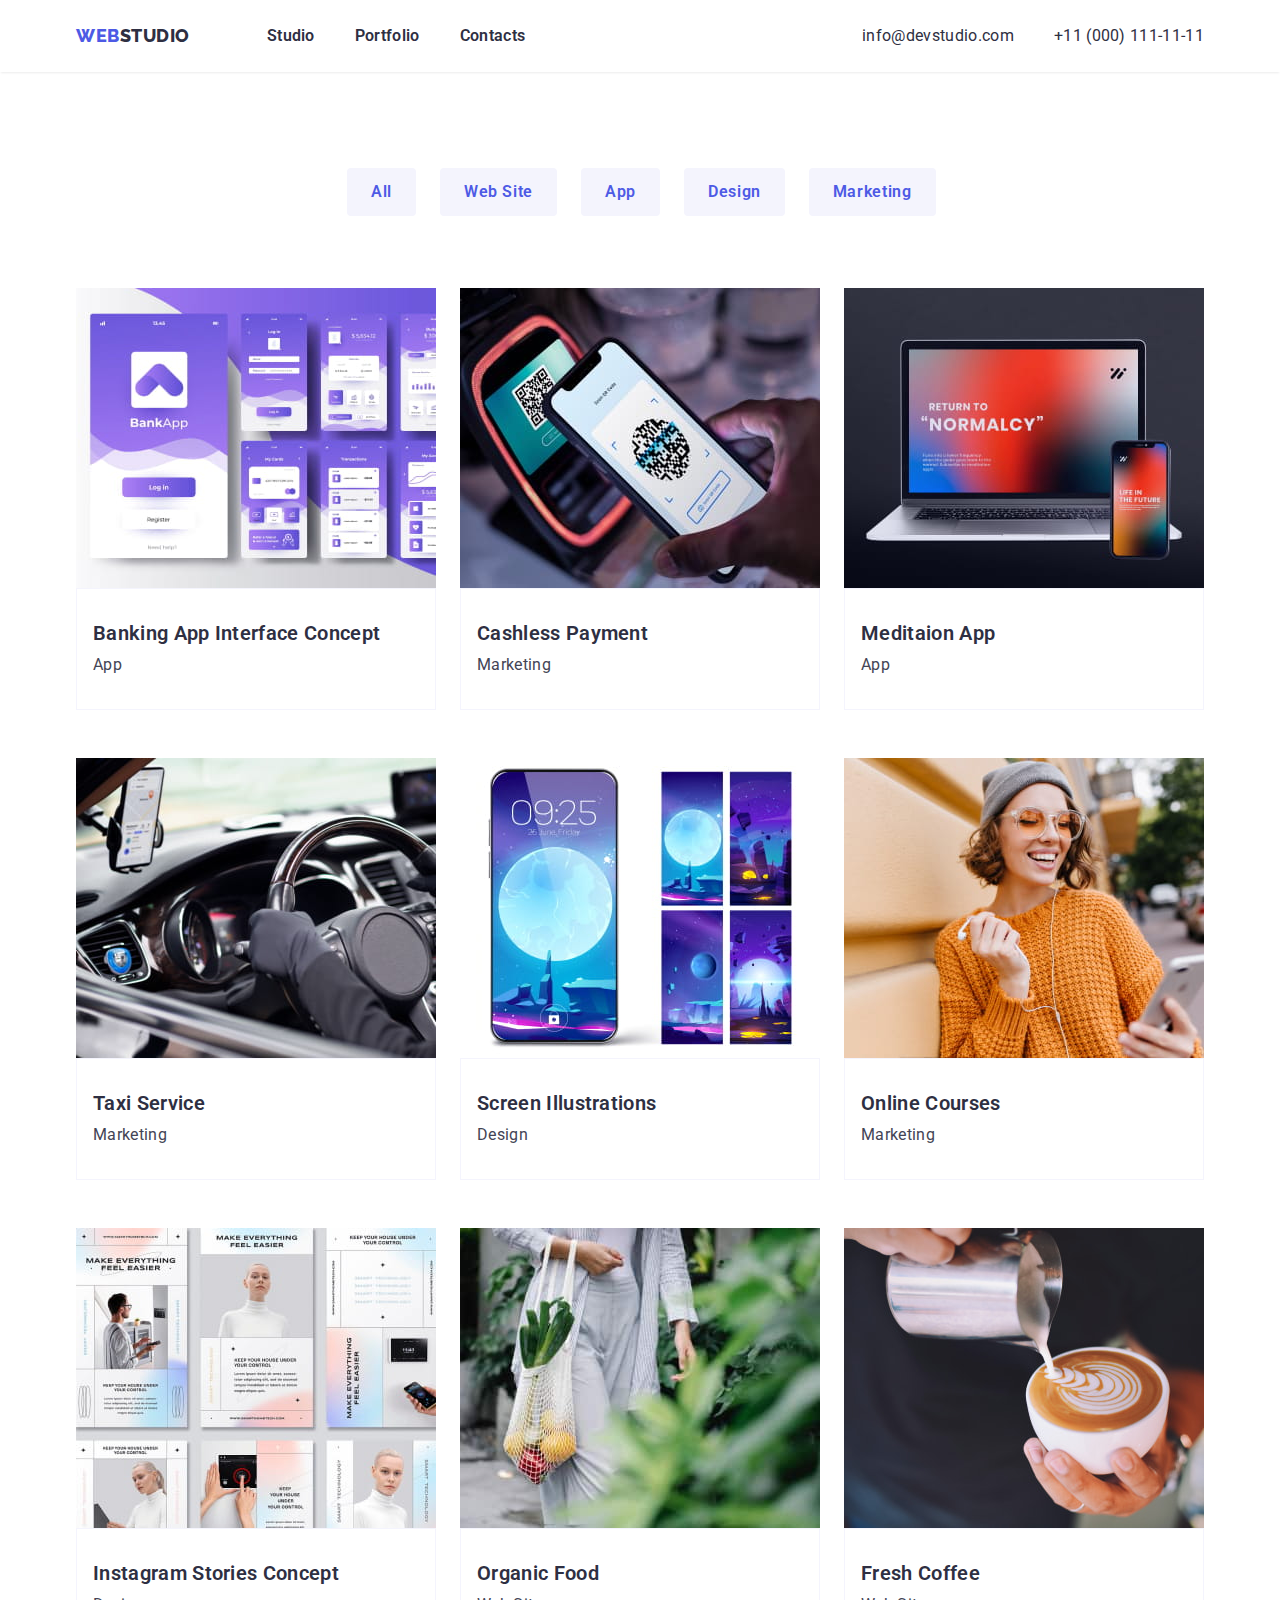
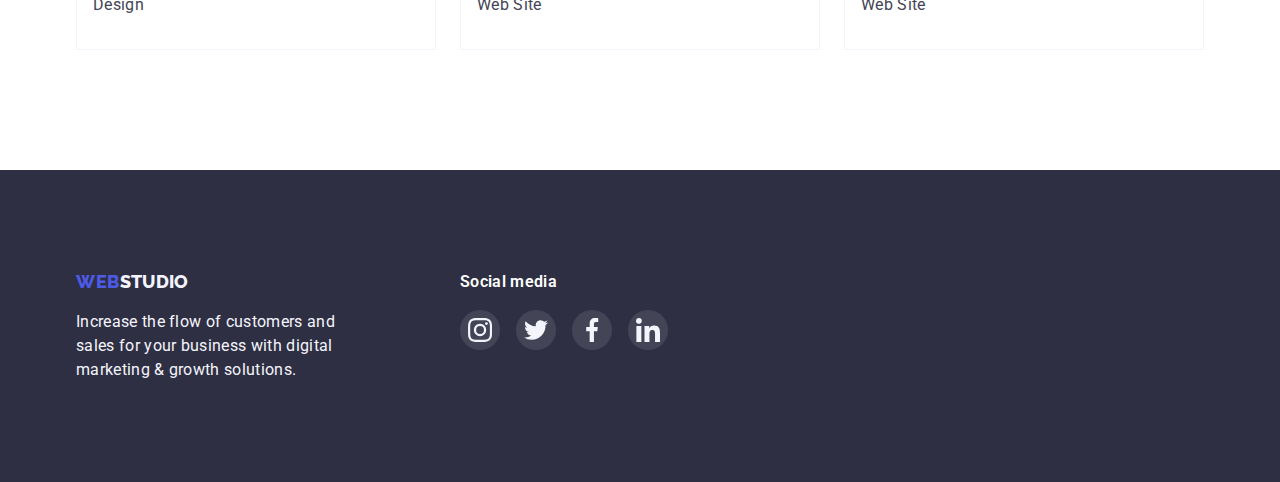
==== portfolio.html @ f85dae03 "копіювання з 4 ДЗ" ====
<!DOCTYPE html>
<html lang="en">

<head>
    <meta charset="UTF-8">
    <meta http-equiv="X-UA-Compatible" content="IE=edge">
    <meta name="viewport" content="width=device-width, initial-scale=1.0">
    <link href="https://fonts.googleapis.com/css?family=Roboto:400,500,600,700,800" rel="stylesheet">
    <link href="https://fonts.googleapis.com/css?family=Raleway:400,800" rel="stylesheet">
    <link rel="stylesheet"
        href="https://cdnjs.cloudflare.com/ajax/libs/modern-normalize/1.1.0/modern-normalize.min.css">
    <link rel="stylesheet" href="./css/styles.css">

    <title>Webstudio</title>
</head>

<body>
    <header>
        <div class="container">
            <nav class="navigation">
                <!-- logo -->
                <a class="logo" href="./index.html"><span class="web">Web</span><span class="studio">studio</span></a>
                <ul class="nav-list">
                    <li><a class="navigation-item" href="./index.html">Studio</a></li>
                    <li><a class="navigation-item" href="./portfolio.html">Portfolio</a></li>
                    <li><a class="navigation-item" href="#">Contacts</a></li>
                </ul>

                <ul class="contacts">
                    <li><a class="contacts-item1" href="mailto:info@devstudio.com">info@devstudio.com</a></li>
                    <li><a class="contacts-item2" href="tel:+110001111111">+11 (000) 111-11-11</a></li>
                </ul>
            </nav>
        </div>
    </header>

    <main>
        <!-- Фільтри -->

        <section class="hero-portfolio">
            <div class="container">
                <h1 class="main-title">Portfolio</h1>
                <ul class="filters">
                    <li class="filter-buttons first-button"><button class="button " type="button"><span
                                class="text-buttons">All</span>
                        </button></li>
                    <li class="filter-buttons"><button class="button button-web" type="button"><span
                                class="text-buttons">Web
                                Site</span></button>
                    </li>
                    <li class="filter-buttons"><button class="button" type="button"><span
                                class="text-buttons">App</span></button></li>
                    <li class="filter-buttons"><button class="button button-design" type="button"><span
                                class="text-buttons">Design</span></button>
                    </li>
                    <li class="filter-buttons last-button"><button class="button " type="button"><span
                                class="text-buttons">Marketing</span></button>
                    </li>
                </ul>

                <!-- Картки -->
                <ul class="card-list ">
                    <li class="portfolio-card">
                        <a href="#" class="card-link">
                            <img class="card-img" width="360" src="./images/portfolio/bankingApp.jpg"
                                alt="sample of website">
                            <div class="project-name-type">
                                <h2 class="project-name">Banking App Interface Concept</h2>
                                <p class="project-type">App</p>
                            </div>
                        </a>
                    </li>
                    <li class="portfolio-card ">
                        <a href="#" class="card-link">
                            <img class="card-img" width="360" src="./images/portfolio/CashlessPayment.jpg"
                                alt="sample of marketing">
                            <div class="project-name-type">
                                <h2 class="project-name">Cashless Payment</h2>
                                <p class="project-type">Marketing</p>
                            </div>
                        </a>
                    </li>
                    <li class="portfolio-card">
                        <a href="#" class="card-link">
                            <img class="card-img" width="360" src="./images/portfolio/meditationApp.jpg"
                                alt="sample of application">
                            <div class="project-name-type">
                                <h2 class="project-name">Meditaion App</h2>
                                <p class="project-type">App</p>
                            </div>
                        </a>
                    </li>
                    <li class="portfolio-card">
                        <a href="#" class="card-link">
                            <img class="card-img" width="360" src="./images/portfolio/taxiServis.jpg"
                                alt="sample of marketing">
                            <div class="project-name-type">
                                <h2 class="project-name">Taxi Service</h2>
                                <p class="project-type">Marketing</p>
                            </div>
                        </a>
                    </li>

                    <li class="portfolio-card">
                        <a href="#" class="card-link">
                            <img class="card-img" width="360" src="./images/portfolio/screenIllustration.jpg"
                                alt="sample of design">
                            <div class="project-name-type">
                                <h2 class="project-name">Screen Illustrations</h2>
                                <p class="project-type">Design</p>
                            </div>
                        </a>
                    </li>
                    <li class="portfolio-card">
                        <a href="#" class="card-link">
                            <img class="card-img" width="360" src="./images/portfolio/onlineCourses.jpg"
                                alt="sample of marketing">
                            <div class="project-name-type">
                                <h2 class="project-name">Online Courses</h2>
                                <p class="project-type">Marketing</p>
                            </div>
                        </a>
                    </li>
                    <li class="portfolio-card bottom-card">
                        <a href="#" class="card-link">
                            <img class="card-img" width="360" src="./images/portfolio/instagramStories.jpg"
                                alt="sample of design">
                            <div class="project-name-type">
                                <h2 class="project-name">Instagram Stories Concept</h2>
                                <p class="project-type">Design</p>
                            </div>
                        </a>
                    </li>
                    <li class="portfolio-card bottom-card">
                        <a href="#" class="card-link ">
                            <img class="card-img" width="360" src="./images/portfolio/organicFood.jpg"
                                alt="sampple of web site">
                            <div class="project-name-type">
                                <h2 class="project-name">Organic Food</h2>
                                <p class="project-type">Web Site</p>
                            </div>
                        </a>
                    </li>
                    <li class="portfolio-card bottom-card">
                        <a href="#" class="card-link">
                            <img class="card-img" width="360" src="./images/portfolio/freshCoffe.jpg"
                                alt="sample of web site">
                            <div class="project-name-type">
                                <h2 class="project-name">Fresh Coffee</h2>
                                <p class="project-type">Web Site</p>
                            </div>
                        </a>
                    </li>
                </ul>
            </div>
        </section>

    </main>

    <footer>
        <div class="container footer-flex">
            <div>
                <a class="logo-footer" href="#"><span class="web">Web</span><span class="studio-footer">studio</span></a>
    
                <p class="footer-info">Increase the flow of customers and sales for your business with digital marketing
                    &
                    growth solutions.
                </p>
            </div>
            <div class="social-footer">
                <p>Social media</p>
                <ul class="icons-footer">
                    <li>
                        <a href="#" class="social-link-footer">
                            <svg class="icon-footer">
                                <use href="./images/svg/icons.svg#icon-instagram"></use>
                            </svg>
                        </a>
                    </li>
                    <li>
                        <a href="#" class="social-link-footer">
                            <svg class="icon-footer">
                                <use href="./images/svg/icons.svg#icon-twitter"></use>
                            </svg>
                        </a>
                    </li>
                    <li> <a href="#" class="social-link-footer">
                            <svg class="icon-footer">
                                <use href="./images/svg/icons.svg#icon-facebook"></use>
                            </svg>
                        </a></li>
                    <li>
                        <a href="#" class="social-link-footer">
                            <svg class="icon-footer">
                                <use href="./images/svg/icons.svg#icon-linkedin"></use>
                            </svg>
                        </a>
                    </li>
                </ul>
            </div>
    
    
        </div>
    </footer>
</body>

</body>

</html>
---- css/styles.css ----
/* Обнуление */
*,
*::before,
*::after {
  padding: 0;
  margin: 0;
  border: 0;
  box-sizing: border-box;
}
a {
  text-decoration: none;
  color: var(--dark);
}
a:visited {
  color: black;
}
ul,
ol,
li {
  list-style: none;
}
img {
  vertical-align: top;
}
h1,
h2,
h3,
h4,
h5,
h6 {
  font-weight: inherit;
  font-size: inherit;
}
button {
  font-family: inherit;
}
/* ___________________________________________________________________________________________________________________________________________________ */
:root {
  --iris: #4d5ae5;
  --subtle-text: #8e8f99;
  --text: #434455;
  --light: #f4f4fd;
  --dark: #2e2f42;
  --accent: #e7e9fc;
  --success: #31d0aa;
}
body {
  font-family: "Roboto", sans-serif;
  color: var(--dark);
  letter-spacing: 0.02em;
}
.container {
  width: 1158px;
  padding-left: 15px;
  padding-right: 15px;
  margin: 0px auto;
}
.section {
  padding-bottom: 120px;
}
/* __________________________________________Header_____________________ */

header {
  box-shadow: 0 2px 2px -1px #ececec;
  padding: 24px 0px;
}
.navigation {
  display: flex;
}
.nav-list {
  display: flex;
}
.nav-list > li:not(:last-child) {
  margin-right: 40px;
}
.logo {
  color: var(--dark);
  margin-right: 77px;
}
.logo:hover {
  color: var(--text);
}
.logo:focus {
  color: var(--iris);
}
.web {
  font-family: "Raleway", sans-serif;
  font-weight: 800;
  font-size: 18px;
  line-height: 1.33;
  text-transform: uppercase;
  color: var(--iris);
  letter-spacing: 0.03em;
}
.studio {
  font-family: "Raleway", sans-serif;
  font-weight: 800;
  font-size: 18px;
  line-height: 1.33;
  text-transform: uppercase;
  letter-spacing: 0.03em;
}
.contacts {
  display: flex;
  color: var(--dark);
  cursor: pointer;

  margin-left: auto;
}
.navigation-item {
  font-weight: 600;
  font-size: 16px;
  line-height: 1.5;
}
.navigation-item:hover {
  color: var(--text);
}
.navigation-item:focus {
  color: var(--iris);
}
.contacts-item1 {
  display: inline-block;
  font-weight: 400;
  font-size: 16px;
  line-height: 1.5;

  margin-right: 40px;
}
.contacts-item1:hover {
  color: var(--text);
}
.contacts-item1:focus {
  color: var(--iris);
}
.contacts-item2 {
  display: inline-block;
  font-weight: 400;
  font-size: 16px;
  line-height: 1.5;
}
.contacts-item2:hover {
  color: var(--text);
}
.contacts-item2:focus {
  color: var(--iris);
}

/* ________________________________________Index__________________ */

.main-info {
  background-color: var(--dark);

  min-width: 1158px;
  height: 603px;

  margin-left: auto;
  margin-right: auto;
  max-width: 1600px;
  padding: 192px 15px;

  background-image: linear-gradient(
      to right,
      rgba(46, 47, 66, 0.7),
      rgba(46, 47, 66, 0.7)
    ),
    url(../images/main/hero.jpg);

  background-repeat: no-repeat;
  background-position: center;
  background-size: cover;
}
.main-text {
  color: var(--light);
  font-weight: 600;
  font-size: 56px;
  line-height: 1.07;

  text-align: center;
}
.order-button {
  background-color: var(--iris);
  color: var(--light);
  box-shadow: 0px 4px 4px rgba(0, 0, 0, 0.15);
  border-radius: 4px;
  font-weight: 600;
  font-size: 16px;
  line-height: 1.18;
  letter-spacing: 0.04em;
  cursor: pointer;

  margin: 0 auto;
  display: block;
  margin-top: 48px;
  padding: 16px 32px;
}
.order-button:hover {
  box-shadow: 0px 1px 6px rgba(46, 47, 66, 0.08),
    0px 1px 1px rgba(46, 47, 66, 0.16), 0px 2px 1px rgba(46, 47, 66, 0.08);
}
.order-button:focus {
  background-color: #404bbf;
  border: none;
  cursor: pointer;
  box-shadow: 0px 4px 4px rgba(0, 0, 0, 0.15);
}
.features {
  padding-top: 120px;
}
.feature-main {
  color: transparent;
  font-size: 0;
}
.feature-list {
  display: flex;
}
.feature:not(:last-child) {
  margin-right: 24px;
}
.feature {
  width: 264px;
}
.feature-img {
  display: flex;
  background-color: var(--light);
  width: 264px;
  height: 112px;
  align-items: center;
  justify-content: center;
  margin-bottom: 8px;
}
.icon-feature {
  width: 64px;
  height: 64px;
}
.feature-title {
  font-weight: 600;
  font-size: 20px;
  line-height: 1.2;

  margin-bottom: 8px;
}
.feature-text {
  font-weight: 400;
  font-size: 16px;
  line-height: 1.5;
}
.what-we-do {
  text-align: center;
}

.what-we-do-title {
  font-weight: 600;
  font-size: 36px;
  line-height: 1.11;
  text-transform: capitalize;

  margin-bottom: 72px;
}
.what-we-do-cards {
  display: flex;
}
.what-we-do-img {
  display: inline-block;
}
.what-we-do-card:not(:last-child) {
  margin-right: 24px;
}
.our-team {
  background-color: var(--light);

  text-align: center;
  padding-top: 120px;
}
.our-team-title {
  font-weight: 600;
  font-size: 36px;
  line-height: 1.11;
  text-transform: capitalize;

  margin-bottom: 72px;
}
.our-team-list {
  display: flex;
}
.our-team-cards {
  background-color: #fff;

  box-shadow: 0px 1px 6px rgba(46, 47, 66, 0.08),
    0px 1px 1px rgba(46, 47, 66, 0.16), 0px 2px 1px rgba(46, 47, 66, 0.08);
  border-radius: 0px 0px 4px 4px;
}

.our-team-img {
  display: inline-block;
}
.our-team-name-position {
  padding: 32px 16px;
}
.our-team-name {
  font-weight: 600;
  font-size: 20px;
  line-height: 1.2;
  text-align: center;

  margin-bottom: 8px;
}
.our-team-position {
  color: var(--text);
  font-size: 16px;
  line-height: 1.5;
  text-align: center;
  margin-bottom: 8px;
}

.our-team-cards:not(:last-child) {
  margin-right: 24px;
}

.icons {
  display: flex;
  padding-top: 4px;
  padding-bottom: 4px;
}
.icons li:not(:last-child) {
  margin-right: 24px;
}
.icon-social-team {
  display: flex;
  align-items: center;
  justify-content: center;
  width: 40px;
  height: 40px;
  background-color: var(--iris);
  border-radius: 50%;
}
.icon-social-team:hover,
.icon-social-team:focus {
  background-color: #31d0aa;
}
.icon {
  width: 16px;
  height: 16px;
  margin-top: 4px;
  margin-bottom: 4px;
}
.section-customers {
  padding-top: 120px;
  padding-bottom: 120px;
}
.customers-main-text {
  font-weight: 700;
  font-size: 36px;
  line-height: 1.17;
  text-align: center;
  letter-spacing: 0.03em;
  color: var(--dark);

  margin-bottom: 72px;
}

.list-customers {
  display: flex;
  align-items: center;
  justify-content: space-between;
}
.customer-items:not(:last-child) {
  margin-right: 24px;
}
.icon-customers {
  fill: #8e8f99;
  width: 168px;
  height: 88px;
}

.icon-customers:hover {
  fill: var(--iris);
  border: 1px solid var(--iris);
  border-radius: 7px;
}
.customer-items a {
  color: #8e8f99;
  display: flex;
  border-radius: 7px;
}
.customer-items a:focus {
  color: var(--iris);
}

.icon-customers {
  fill: currentColor;
  border: 1px solid currentColor;
  border-radius: 7px;
}

/* ___________________________________________Portfolio_________________ */

.hero-portfolio {
  padding-top: 96px;
  padding-bottom: 120px;
}
.main-title {
  position: absolute;
  width: 1px;
  height: 1px;
  margin: -1px;
  border: 0;
  padding: 0;
  white-space: nowrap;
  clip-path: inset(100%);
  clip: rect(0 0 0 0);
  overflow: hidden;
}

.filters {
  display: flex;
  margin-bottom: 72px;
}
.button {
  background-color: var(--light);
  cursor: pointer;
  /* border: 1px solid #e7e9fc; */
  border-radius: 4px;
  font-weight: 600;
  font-size: 16px;
  line-height: 1.5;
  text-align: center;
  letter-spacing: 0.04em;
  color: var(--iris);

  padding: 8px 16px;
}
.button:hover,
.button:focus {
  background-color: var(--iris);
  box-shadow: 0px 3px 1px rgba(0, 0, 0, 0.1), 0px 2px 1px rgba(0, 0, 0, 0.08),
    0px 2px 2px rgba(0, 0, 0, 0.12);
  color: var(--light);
}

.filter-buttons {
  margin-right: 24px;
}
.first-button {
  margin-left: 271px;
}
.text-buttons {
  display: inline-block;
  padding: 4px 8px;
}
.last-button {
  margin-right: 0;
}

.card-list {
  display: flex;
  flex-wrap: wrap;
  row-gap: 48px;
  column-gap: 24px;
}
.portfolio-card {
  /* box-shadow: 0px 1px 6px rgba(46, 47, 66, 0.08); */

  display: inline-block;
}
.portfolio-card:hover {
  box-shadow: 0px 1px 6px rgba(46, 47, 66, 0.08),
    0px 1px 1px rgba(46, 47, 66, 0.16), 0px 2px 1px rgba(46, 47, 66, 0.08);
}
.card-img {
  display: inline-block;
}
.potrfolio-card:nth-child(3n) {
  column-gap: 0px;
}

.portfolio-card:nth-last-child(-n + 3) {
  row-gap: 0px;
}
.project-name-type {
  border: 0.5px solid var(--light);

  padding-left: 16px;
  padding-bottom: 32px;
  padding-top: 32px;
}
.project-type {
  font-size: 16px;
  line-height: 1.5;
  color: var(--text);
}
.project-name {
  font-weight: 600;
  font-size: 20px;
  line-height: 1.2;
  color: var(--dark);

  margin-bottom: 8px;
}

/* _____________________Footer_________________ */
footer {
  background-color: var(--dark);
  padding-top: 100px;

  padding-bottom: 100px;
}
.footer-flex {
  display: flex;
  align-items: start;
}
.footer-info {
  font-size: 16px;
  line-height: 1.5;
  color: var(--light);

  max-width: 264px;
}
.logo-footer {
  display: inline-block;
  margin-bottom: 16px;
}
.studio-footer {
  color: var(--light);
  font-family: "Raleway", sans-serif;
  font-weight: 800;
  font-size: 18px;
  line-height: 1.17;
  text-transform: uppercase;
}
.social-footer {
  font-weight: 600;
  font-size: 16px;
  line-height: 1.5;
  letter-spacing: 0.02em;
  color: #fff;

  margin-left: 120px;
}
.social-footer p {
  margin-bottom: 16px;
}

.icons-footer {
  display: flex;
}

.social-link-footer {
  display: flex;
  width: 40px;
  height: 40px;
  background-color: rgb(67, 68, 85);
  border-radius: 50%;
  align-items: center;
  justify-content: center;
}
.icons-footer li:not(:last-child) {
  margin-right: 16px;
}
.icon-footer {
  width: 24px;
  height: 24px;
}

.social-link-footer:hover,
.social-link-footer:focus {
  background-color: #31d0aa;
}
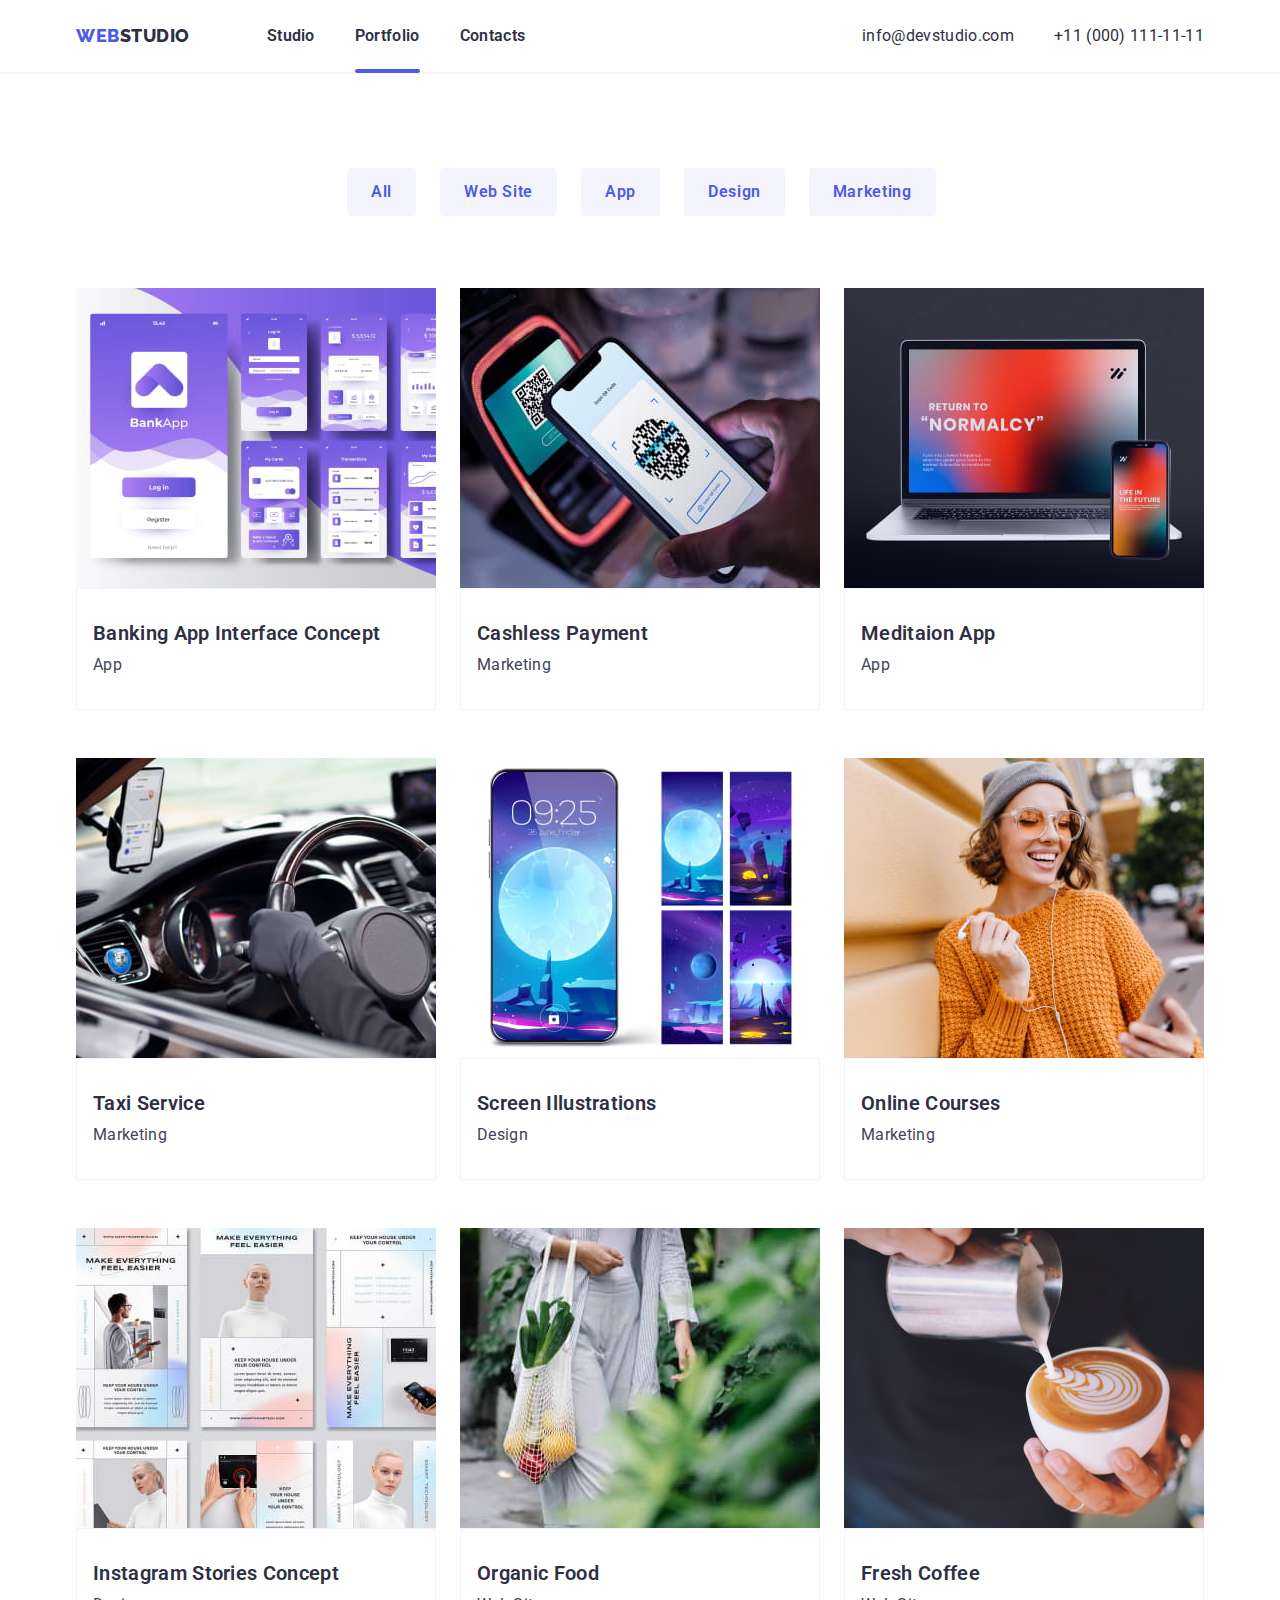
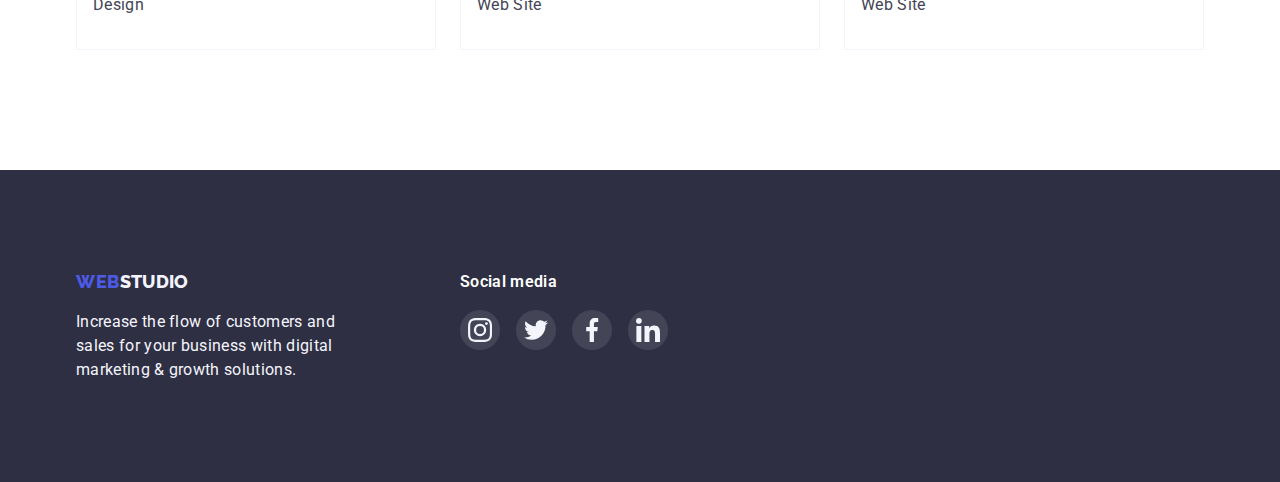
==== commit 21a3c0d1: "ДЗ 5" ====
--- a/portfolio.html
+++ b/portfolio.html
@@ -22,7 +22,9 @@
                 <a class="logo" href="./index.html"><span class="web">Web</span><span class="studio">studio</span></a>
                 <ul class="nav-list">
                     <li><a class="navigation-item" href="./index.html">Studio</a></li>
-                    <li><a class="navigation-item" href="./portfolio.html">Portfolio</a></li>
+                    <li><a class="navigation-item current-list" href="./portfolio.html">Portfolio</a>
+                        <div class="decoration-line"></div>
+                    </li>
                     <li><a class="navigation-item" href="#">Contacts</a></li>
                 </ul>
 
@@ -62,8 +64,16 @@
                 <ul class="card-list ">
                     <li class="portfolio-card">
                         <a href="#" class="card-link">
-                            <img class="card-img" width="360" src="./images/portfolio/bankingApp.jpg"
-                                alt="sample of website">
+                            <div class="card-overlay">
+                                <img class="card-img" width="360" src="./images/portfolio/bankingApp.jpg"
+                                    alt="sample of website">
+                                <div class="card-overlay-text">
+                                    <p>14 Stylish and User-Friendly App Design Concepts · Task
+                                        Manager App · Calorie Tracker App · Exotic Fruit Ecommerce App ·
+                                        Cloud Storage App</p>
+                                </div>
+
+                            </div>
                             <div class="project-name-type">
                                 <h2 class="project-name">Banking App Interface Concept</h2>
                                 <p class="project-type">App</p>
@@ -72,8 +82,18 @@
                     </li>
                     <li class="portfolio-card ">
                         <a href="#" class="card-link">
-                            <img class="card-img" width="360" src="./images/portfolio/CashlessPayment.jpg"
-                                alt="sample of marketing">
+                            <div class="card-overlay">
+
+                                <img class="card-img" width="360" src="./images/portfolio/CashlessPayment.jpg"
+                                    alt="sample of marketing">
+
+                                <div class="card-overlay-text">
+                                    <p>14 Stylish and User-Friendly App Design Concepts · Task
+                                        Manager App · Calorie Tracker App · Exotic Fruit Ecommerce App ·
+                                        Cloud Storage App</p>
+                                </div>
+
+                            </div>
                             <div class="project-name-type">
                                 <h2 class="project-name">Cashless Payment</h2>
                                 <p class="project-type">Marketing</p>
@@ -82,8 +102,18 @@
                     </li>
                     <li class="portfolio-card">
                         <a href="#" class="card-link">
-                            <img class="card-img" width="360" src="./images/portfolio/meditationApp.jpg"
-                                alt="sample of application">
+                            <div class="card-overlay">
+
+                                <img class="card-img" width="360" src="./images/portfolio/meditationApp.jpg"
+                                    alt="sample of application">
+                                <div class="card-overlay-text">
+                                    <p>14 Stylish and User-Friendly App Design Concepts · Task
+                                        Manager App · Calorie Tracker App · Exotic Fruit Ecommerce App ·
+                                        Cloud Storage App</p>
+                                </div>
+
+                            </div>
+
                             <div class="project-name-type">
                                 <h2 class="project-name">Meditaion App</h2>
                                 <p class="project-type">App</p>
@@ -92,8 +122,18 @@
                     </li>
                     <li class="portfolio-card">
                         <a href="#" class="card-link">
-                            <img class="card-img" width="360" src="./images/portfolio/taxiServis.jpg"
-                                alt="sample of marketing">
+                            <div class="card-overlay">
+
+                                <img class="card-img" width="360" src="./images/portfolio/taxiServis.jpg"
+                                    alt="sample of marketing">
+
+                                <div class="card-overlay-text">
+                                    <p>14 Stylish and User-Friendly App Design Concepts · Task
+                                        Manager App · Calorie Tracker App · Exotic Fruit Ecommerce App ·
+                                        Cloud Storage App</p>
+                                </div>
+
+                            </div>
                             <div class="project-name-type">
                                 <h2 class="project-name">Taxi Service</h2>
                                 <p class="project-type">Marketing</p>
@@ -103,8 +143,18 @@
 
                     <li class="portfolio-card">
                         <a href="#" class="card-link">
-                            <img class="card-img" width="360" src="./images/portfolio/screenIllustration.jpg"
-                                alt="sample of design">
+                            <div class="card-overlay">
+
+                                <img class="card-img" width="360" src="./images/portfolio/screenIllustration.jpg"
+                                    alt="sample of design">
+
+                                <div class="card-overlay-text">
+                                    <p>14 Stylish and User-Friendly App Design Concepts · Task
+                                        Manager App · Calorie Tracker App · Exotic Fruit Ecommerce App ·
+                                        Cloud Storage App</p>
+                                </div>
+
+                            </div>
                             <div class="project-name-type">
                                 <h2 class="project-name">Screen Illustrations</h2>
                                 <p class="project-type">Design</p>
@@ -113,8 +163,18 @@
                     </li>
                     <li class="portfolio-card">
                         <a href="#" class="card-link">
-                            <img class="card-img" width="360" src="./images/portfolio/onlineCourses.jpg"
-                                alt="sample of marketing">
+                            <div class="card-overlay">
+
+                                <img class="card-img" width="360" src="./images/portfolio/onlineCourses.jpg"
+                                    alt="sample of marketing">
+
+                                <div class="card-overlay-text">
+                                    <p>14 Stylish and User-Friendly App Design Concepts · Task
+                                        Manager App · Calorie Tracker App · Exotic Fruit Ecommerce App ·
+                                        Cloud Storage App</p>
+                                </div>
+
+                            </div>
                             <div class="project-name-type">
                                 <h2 class="project-name">Online Courses</h2>
                                 <p class="project-type">Marketing</p>
@@ -123,8 +183,18 @@
                     </li>
                     <li class="portfolio-card bottom-card">
                         <a href="#" class="card-link">
-                            <img class="card-img" width="360" src="./images/portfolio/instagramStories.jpg"
-                                alt="sample of design">
+                            <div class="card-overlay">
+
+                                <img class="card-img" width="360" src="./images/portfolio/instagramStories.jpg"
+                                    alt="sample of design">
+
+                                <div class="card-overlay-text">
+                                    <p>14 Stylish and User-Friendly App Design Concepts · Task
+                                        Manager App · Calorie Tracker App · Exotic Fruit Ecommerce App ·
+                                        Cloud Storage App</p>
+                                </div>
+
+                            </div>
                             <div class="project-name-type">
                                 <h2 class="project-name">Instagram Stories Concept</h2>
                                 <p class="project-type">Design</p>
@@ -133,8 +203,18 @@
                     </li>
                     <li class="portfolio-card bottom-card">
                         <a href="#" class="card-link ">
-                            <img class="card-img" width="360" src="./images/portfolio/organicFood.jpg"
-                                alt="sampple of web site">
+                            <div class="card-overlay">
+
+                                <img class="card-img" width="360" src="./images/portfolio/organicFood.jpg"
+                                    alt="sampple of web site">
+
+                                <div class="card-overlay-text">
+                                    <p>14 Stylish and User-Friendly App Design Concepts · Task
+                                        Manager App · Calorie Tracker App · Exotic Fruit Ecommerce App ·
+                                        Cloud Storage App</p>
+                                </div>
+
+                            </div>
                             <div class="project-name-type">
                                 <h2 class="project-name">Organic Food</h2>
                                 <p class="project-type">Web Site</p>
@@ -143,8 +223,18 @@
                     </li>
                     <li class="portfolio-card bottom-card">
                         <a href="#" class="card-link">
-                            <img class="card-img" width="360" src="./images/portfolio/freshCoffe.jpg"
-                                alt="sample of web site">
+                            <div class="card-overlay">
+
+                                <img class="card-img" width="360" src="./images/portfolio/freshCoffe.jpg"
+                                    alt="sample of web site">
+
+                                <div class="card-overlay-text">
+                                    <p>14 Stylish and User-Friendly App Design Concepts · Task
+                                        Manager App · Calorie Tracker App · Exotic Fruit Ecommerce App ·
+                                        Cloud Storage App</p>
+                                </div>
+
+                            </div>
                             <div class="project-name-type">
                                 <h2 class="project-name">Fresh Coffee</h2>
                                 <p class="project-type">Web Site</p>
@@ -160,8 +250,9 @@
     <footer>
         <div class="container footer-flex">
             <div>
-                <a class="logo-footer" href="#"><span class="web">Web</span><span class="studio-footer">studio</span></a>
-    
+                <a class="logo-footer" href="./index.html"><span class="web">Web</span><span
+                        class="studio-footer">studio</span></a>
+
                 <p class="footer-info">Increase the flow of customers and sales for your business with digital marketing
                     &
                     growth solutions.
@@ -198,8 +289,8 @@
                     </li>
                 </ul>
             </div>
-    
-    
+
+
         </div>
     </footer>
 </body>
--- a/css/styles.css
+++ b/css/styles.css
@@ -73,9 +73,24 @@
 .nav-list > li:not(:last-child) {
   margin-right: 40px;
 }
+.navigation-item {
+  position: relative;
+}
+
+.current-list::after {
+  content: "";
+  position: absolute;
+  bottom: -28px;
+  left: 0;
+  width: 100%;
+  height: 4px;
+  background-color: var(--iris);
+  border-radius: 2px;
+}
 .logo {
   color: var(--dark);
   margin-right: 77px;
+  transition: color 250ms cubic-bezier(0.4, 0, 0.2, 1);
 }
 .logo:hover {
   color: var(--text);
@@ -111,6 +126,7 @@
   font-weight: 600;
   font-size: 16px;
   line-height: 1.5;
+  transition: color 250ms cubic-bezier(0.4, 0, 0.2, 1);
 }
 .navigation-item:hover {
   color: var(--text);
@@ -124,6 +140,7 @@
   font-size: 16px;
   line-height: 1.5;
 
+  transition: color 250ms cubic-bezier(0.4, 0, 0.2, 1);
   margin-right: 40px;
 }
 .contacts-item1:hover {
@@ -137,6 +154,7 @@
   font-weight: 400;
   font-size: 16px;
   line-height: 1.5;
+  transition: color 250ms cubic-bezier(0.4, 0, 0.2, 1);
 }
 .contacts-item2:hover {
   color: var(--text);
@@ -192,11 +210,13 @@
   display: block;
   margin-top: 48px;
   padding: 16px 32px;
+  /* transition: color 250ms cubic-bezier(0.4, 0, 0.2, 1); */
 }
 .order-button:hover {
   box-shadow: 0px 1px 6px rgba(46, 47, 66, 0.08),
     0px 1px 1px rgba(46, 47, 66, 0.16), 0px 2px 1px rgba(46, 47, 66, 0.08);
 }
+
 .order-button:focus {
   background-color: #404bbf;
   border: none;
@@ -332,6 +352,7 @@
   height: 40px;
   background-color: var(--iris);
   border-radius: 50%;
+  transition: background-color 250ms cubic-bezier(0.4, 0, 0.2, 1);
 }
 .icon-social-team:hover,
 .icon-social-team:focus {
@@ -357,7 +378,6 @@
 
   margin-bottom: 72px;
 }
-
 .list-customers {
   display: flex;
   align-items: center;
@@ -370,8 +390,10 @@
   fill: #8e8f99;
   width: 168px;
   height: 88px;
-}
-
+
+  transition: fill 250ms cubic-bezier(0.4, 0, 0.2, 1),
+    border 250ms cubic-bezier(0.4, 0, 0.2, 1);
+}
 .icon-customers:hover {
   fill: var(--iris);
   border: 1px solid var(--iris);
@@ -385,7 +407,6 @@
 .customer-items a:focus {
   color: var(--iris);
 }
-
 .icon-customers {
   fill: currentColor;
   border: 1px solid currentColor;
@@ -428,6 +449,9 @@
   color: var(--iris);
 
   padding: 8px 16px;
+
+  transition: background-color 250ms cubic-bezier(0.4, 0, 0.2, 1),
+    color 250ms cubic-bezier(0.4, 0, 0.2, 1);
 }
 .button:hover,
 .button:focus {
@@ -459,15 +483,52 @@
 }
 .portfolio-card {
   /* box-shadow: 0px 1px 6px rgba(46, 47, 66, 0.08); */
-
-  display: inline-block;
+  display: inline-block;
+}
+.portfolio-card a{
+  overflow: hidden;
 }
 .portfolio-card:hover {
   box-shadow: 0px 1px 6px rgba(46, 47, 66, 0.08),
     0px 1px 1px rgba(46, 47, 66, 0.16), 0px 2px 1px rgba(46, 47, 66, 0.08);
 }
+
+.card-overlay {
+  position: relative;
+  overflow: hidden;
+}
+
+.card-overlay-text {
+  position: absolute;
+  width: 100%;
+  height: 100%;
+  background-color: #4d5ae5;
+  top: 100%;
+  left: 0;
+
+  transition: transform 250ms cubic-bezier(0.4, 0, 0.2, 1);
+  
+}
+.card-overlay-text p{
+  font-family: "Roboto";
+  font-style: normal;
+  font-weight: 400;
+  font-size: 16px;
+  line-height: 1.5;
+  letter-spacing: 0.02em;
+  color: #f4f4fd;
+    margin-top: 40px;
+  margin-left: 32px;
+}
+.portfolio-card:hover  .card-overlay-text{
+  transform:translateY(-100%);
+  opacity: 0.9;
+}
+
 .card-img {
   display: inline-block;
+/* overflow: hidden; */
+
 }
 .potrfolio-card:nth-child(3n) {
   column-gap: 0px;
@@ -552,6 +613,8 @@
   border-radius: 50%;
   align-items: center;
   justify-content: center;
+  transition: background-color 250ms cubic-bezier(0.4, 0, 0.2, 1);
+
 }
 .icons-footer li:not(:last-child) {
   margin-right: 16px;
@@ -565,3 +628,45 @@
 .social-link-footer:focus {
   background-color: #31d0aa;
 }
+/* ___________________Modal_______________ */
+
+.backdrop {
+  position: fixed;
+  top: 0;
+  left: 0;
+  width: 100%;
+  height: 100%;
+  background-color: rgba(46, 47, 66, 0.4);
+}
+.modal {
+  position: absolute;
+  top: 50%;
+  left: 50%;
+  transform: translate(-50%, -50%);
+  width: 408px;
+  height: 576px;
+  background-color: #fcfcfc;
+  box-shadow: 0px 1px 1px rgba(0, 0, 0, 0.14), 0px 1px 3px rgba(0, 0, 0, 0.12),
+    0px 2px 1px rgba(0, 0, 0, 0.2);
+  border-radius: 4px;
+}
+.is-hidden {
+  visibility: hidden;
+  opacity: 0;
+  pointer-events: none;
+}
+.close-btn {
+  position: absolute;
+  top: 40px;
+  right: 40px;
+
+  height: 24px;
+  width: 24px;
+  background-color: #e7e9fc;
+  border-radius: 50%;
+}
+.close-icon {
+  width: 8px;
+  height: 8px;
+  fill: #000;
+}
